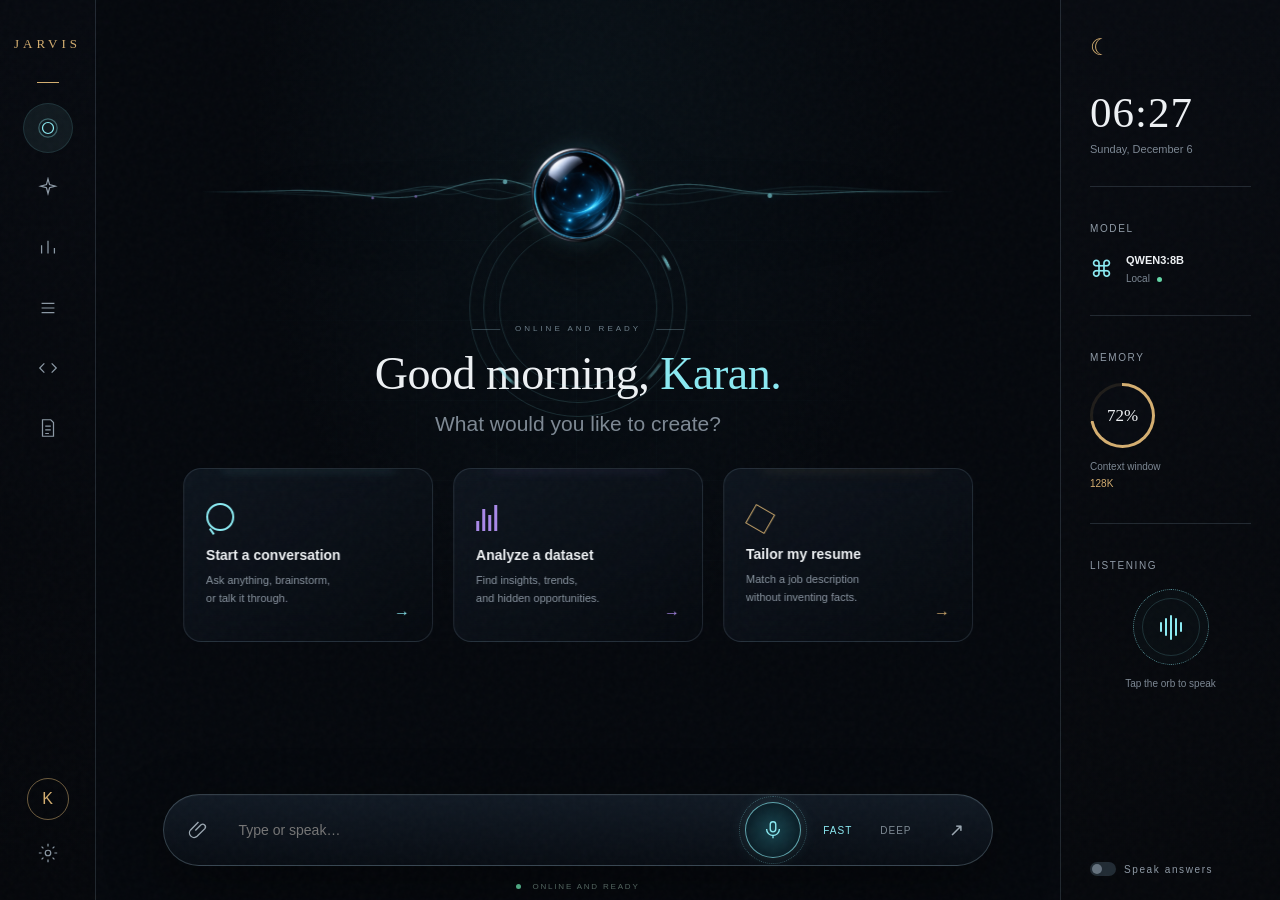
==== ui/web/index.html @ 85d90668 "Add grounded research and ATS resume tools" ====
<!doctype html>
<html lang="en">
<head>
  <meta charset="utf-8">
  <meta name="viewport" content="width=device-width,initial-scale=1">
  <title>JARVIS — Obsidian</title>
  <link rel="stylesheet" href="styles.css">
</head>
<body>
  <div class="noise"></div>
  <aside class="nav-rail">
    <div class="wordmark">JARVIS</div><div class="gold-rule"></div>
    <nav>
      <button class="nav-item active" data-view="home" aria-label="Home"><svg viewBox="0 0 24 24"><circle cx="12" cy="12" r="6"/><circle cx="12" cy="12" r="10" opacity=".35"/></svg><span>Home</span></button>
      <button class="nav-item" data-view="conversation" aria-label="Conversation"><svg viewBox="0 0 24 24"><path d="M12 2l1.7 6.3L20 10l-6.3 1.7L12 18l-1.7-6.3L4 10l6.3-1.7z"/></svg><span>Conversation</span></button>
      <button class="nav-item" data-command="data help" aria-label="Data"><svg viewBox="0 0 24 24"><path d="M5 18V9m7 9V4m7 14v-6"/></svg><span>Data</span></button>
      <button class="nav-item" data-command="show memory" aria-label="Memory"><svg viewBox="0 0 24 24"><path d="M5 7h14M5 12h14M5 17h14"/></svg><span>Memory</span></button>
      <button class="nav-item" data-command="code help" aria-label="Code"><svg viewBox="0 0 24 24"><path d="M8 7l-5 5 5 5m8-10l5 5-5 5"/></svg><span>Code</span></button>
      <button class="nav-item" id="resume-nav" aria-label="Resume"><svg viewBox="0 0 24 24"><path d="M6 3h9l3 3v15H6zM9 10h6M9 14h6M9 18h4"/></svg><span>Resume</span></button>
    </nav>
    <div class="nav-bottom"><button class="avatar">K</button><button class="nav-item" data-command="system status" aria-label="Settings"><svg viewBox="0 0 24 24"><circle cx="12" cy="12" r="3"/><path d="M12 2v3m0 14v3M2 12h3m14 0h3M5 5l2 2m10 10l2 2M19 5l-2 2M7 17l-2 2"/></svg><span>System</span></button></div>
  </aside>

  <main>
    <section id="home-view" class="view active">
      <div class="ambient-lines"></div>
      <div class="hero">
        <button class="orb-wrap" id="hero-orb" aria-label="Speak to Jarvis">
          <canvas id="orb-wave" class="orb-wave" width="760" height="220"></canvas>
          <div class="orb-rings"><i></i><i></i><i></i></div>
          <div class="orb"><div class="orb-stars"></div><div class="orb-shine"></div></div>
          <span class="orb-hint">CLICK TO SPEAK</span>
        </button>
        <div class="eyebrow"><span></span> ONLINE AND READY <span></span></div>
        <h1><span id="greeting">Good evening,</span> <em>Karan.</em></h1>
        <p class="subtitle">What would you like to create?</p>
        <div class="action-cards">
          <button class="action-card cyan" data-view="conversation"><div class="card-icon chat-icon"></div><h3>Start a conversation</h3><p>Ask anything, brainstorm,<br>or talk it through.</p><b>→</b></button>
          <button class="action-card violet" id="dataset-card"><div class="card-icon bars-icon"><i></i><i></i><i></i><i></i></div><h3>Analyze a dataset</h3><p>Find insights, trends,<br>and hidden opportunities.</p><b>→</b></button>
          <button class="action-card gold" id="resume-card"><div class="card-icon cube-icon"></div><h3>Tailor my resume</h3><p>Match a job description<br>without inventing facts.</p><b>→</b></button>
        </div>
      </div>
    </section>

    <section id="conversation-view" class="view">
      <header class="conversation-head">
        <div class="mini-orb"><span></span></div>
        <div><div class="eyebrow left">ACTIVE SESSION</div><h2>Working with Jarvis</h2></div>
        <div class="mode-switch top-mode"><button class="selected" data-mode="fast">FAST</button><button data-mode="deep">DEEP</button></div>
      </header>
      <div id="transcript" class="transcript">
        <article class="message jarvis"><div class="message-meta"><span class="message-mark"></span>JARVIS <time></time></div><p>Online and ready. What shall we work on?</p></article>
      </div>
    </section>

    <footer class="command-dock">
      <button id="attach" class="dock-icon" aria-label="Attach file"><svg viewBox="0 0 24 24"><path d="M8 12.5l6.2-6.2a3 3 0 014.2 4.2l-8.5 8.4a5 5 0 01-7.1-7l8.6-8.6"/></svg></button>
      <input id="prompt" placeholder="Type or speak…" autocomplete="off">
      <button id="mic" class="mic" aria-label="Talk to Jarvis"><svg viewBox="0 0 24 24"><rect x="9" y="3" width="6" height="11" rx="3"/><path d="M5 11a7 7 0 0014 0M12 18v3"/></svg><span></span></button>
      <div class="mode-switch"><button class="selected" data-mode="fast">FAST</button><button data-mode="deep">DEEP</button></div>
      <button id="send" class="send" aria-label="Send">↗</button>
    </footer>
    <div id="status" class="status"><span></span> ONLINE AND READY</div>
  </main>

  <aside class="ambient-rail">
    <div class="moon">☾</div><div class="clock" id="clock">10:42</div><div class="date" id="date">Saturday, May 18</div>
    <div class="rail-rule"></div>
    <section><label>MODEL</label><div class="system-row"><div class="node-icon cyan-node">⌘</div><div><strong>QWEN3:8B</strong><small>Local <i></i></small></div></div></section>
    <div class="rail-rule"></div>
    <section><label>MEMORY</label><div class="memory-ring"><span>72%</span></div><p>Context window<br><b>128K</b></p></section>
    <div class="rail-rule"></div>
    <section class="listen-section"><label>LISTENING</label><button id="rail-listen" class="listening-ring"><span class="eq"><i></i><i></i><i></i><i></i><i></i></span></button><p id="listen-label">Tap the orb to speak</p></section>
    <label class="speak-toggle"><input id="speak-answers" type="checkbox"><span></span> Speak answers</label>
  </aside>
  <script src="app.js"></script>
</body>
</html>
---- ui/web/styles.css ----
:root{--bg:#05080d;--rail:#070a10;--surface:rgba(12,18,27,.72);--line:rgba(155,185,202,.18);--text:#eef1f4;--muted:#7c8793;--cyan:#8beaf2;--violet:#a989e8;--gold:#d4ae70;--green:#64d6a7}
*{box-sizing:border-box}html,body{margin:0;width:100%;height:100%;overflow:hidden;background:var(--bg);color:var(--text);font-family:'Segoe UI',sans-serif}.noise{position:fixed;inset:0;pointer-events:none;opacity:.035;background-image:url("data:image/svg+xml,%3Csvg viewBox='0 0 180 180' xmlns='http://www.w3.org/2000/svg'%3E%3Cfilter id='n'%3E%3CfeTurbulence type='fractalNoise' baseFrequency='.9' numOctaves='3' stitchTiles='stitch'/%3E%3C/filter%3E%3Crect width='100%25' height='100%25' filter='url(%23n)' opacity='.7'/%3E%3C/svg%3E");z-index:10}
button,input{font:inherit}.nav-rail,.ambient-rail{position:fixed;top:0;bottom:0;background:linear-gradient(180deg,#070a10,#05070b);z-index:5}.nav-rail{left:0;width:96px;border-right:1px solid var(--line);display:flex;flex-direction:column;align-items:center}.wordmark{font-family:Playfair Display,Georgia,serif;color:var(--gold);font-size:13px;letter-spacing:4px;margin-top:36px}.gold-rule{width:22px;height:1px;background:var(--gold);margin:30px 0 20px}.nav-rail nav{display:flex;flex-direction:column;gap:10px}.nav-item{position:relative;width:50px;height:50px;border:0;border-radius:50%;background:transparent;color:#8c99a5;display:grid;place-items:center;cursor:pointer;transition:.3s}.nav-item svg{width:22px;fill:none;stroke:currentColor;stroke-width:1.35}.nav-item:hover,.nav-item.active{color:var(--cyan);background:rgba(139,234,242,.07);box-shadow:inset 0 0 0 1px rgba(139,234,242,.12)}.nav-item span{position:absolute;left:62px;background:#111923;border:1px solid var(--line);padding:7px 10px;border-radius:7px;color:#c6d0d7;font-size:10px;letter-spacing:1px;opacity:0;pointer-events:none;transform:translateX(-5px);transition:.2s;white-space:nowrap}.nav-item:hover span{opacity:1;transform:none}.nav-bottom{margin-top:auto;margin-bottom:22px;display:flex;flex-direction:column;align-items:center;gap:8px}.avatar{width:42px;height:42px;border-radius:50%;border:1px solid rgba(212,174,112,.5);background:transparent;color:var(--gold)}
.ambient-rail{right:0;width:220px;border-left:1px solid var(--line);padding:34px 29px}.moon{color:var(--gold);font-size:23px}.clock{font-family:Playfair Display,Georgia,serif;font-size:43px;margin-top:27px;letter-spacing:1px}.date{font-size:11px;color:var(--muted);margin-top:6px}.rail-rule{height:1px;background:var(--line);margin:31px 0}.ambient-rail label{font-size:10px;letter-spacing:1.6px;color:#8e99a5}.system-row{display:flex;align-items:center;gap:13px;margin-top:18px}.node-icon{font-size:23px}.cyan-node{color:var(--cyan)}.system-row strong{font-size:11px;display:block}.system-row small{font-size:10px;color:var(--muted);display:block;margin-top:7px}.system-row small i{display:inline-block;width:5px;height:5px;border-radius:50%;background:var(--green);margin-left:4px}.memory-ring{width:65px;height:65px;border-radius:50%;margin:18px 0 10px;display:grid;place-items:center;background:conic-gradient(var(--gold) 0 72%,rgba(212,174,112,.12) 72%);position:relative}.memory-ring:after{content:'';position:absolute;inset:3px;border-radius:50%;background:var(--rail)}.memory-ring span{z-index:1;font-family:Playfair Display;font-size:17px}.ambient-rail section p{font-size:10px;line-height:1.7;color:var(--muted)}.ambient-rail section p b{color:var(--gold);font-weight:500}.listen-section{text-align:left}.listening-ring{display:block;margin:16px auto 8px;width:76px;height:76px;border-radius:50%;border:1px dotted rgba(139,234,242,.62);background:rgba(139,234,242,.025);cursor:pointer;color:var(--cyan);position:relative}.listening-ring:after{content:'';position:absolute;inset:8px;border:1px solid rgba(139,234,242,.16);border-radius:50%}.eq{display:flex;align-items:center;justify-content:center;gap:3px;height:100%}.eq i{width:2px;height:10px;background:currentColor;border-radius:2px}.eq i:nth-child(2),.eq i:nth-child(4){height:18px}.eq i:nth-child(3){height:25px}.listening-ring.active{box-shadow:0 0 32px rgba(139,234,242,.2);animation:pulse 1.4s infinite}.listening-ring.active .eq i{animation:eq .7s ease-in-out infinite alternate}.listen-section p{text-align:center}.speak-toggle{position:absolute;bottom:24px;left:29px;display:flex;align-items:center;gap:8px;cursor:pointer}.speak-toggle input{display:none}.speak-toggle span{width:26px;height:14px;border-radius:7px;background:#202a33;position:relative}.speak-toggle span:after{content:'';position:absolute;width:10px;height:10px;left:2px;top:2px;border-radius:50%;background:#64717d;transition:.2s}.speak-toggle input:checked+span{background:#16424a}.speak-toggle input:checked+span:after{left:14px;background:var(--cyan)}
main{position:fixed;left:96px;right:220px;top:0;bottom:0;background:radial-gradient(ellipse at 50% 15%,rgba(33,72,86,.15),transparent 48%),var(--bg)}.view{position:absolute;inset:0 0 112px;opacity:0;pointer-events:none;transform:translateY(8px);transition:opacity .45s,transform .45s}.view.active{opacity:1;pointer-events:auto;transform:none}.ambient-lines{position:absolute;inset:0;background-image:linear-gradient(rgba(139,234,242,.022) 1px,transparent 1px),linear-gradient(90deg,rgba(139,234,242,.018) 1px,transparent 1px);background-size:80px 80px;mask-image:radial-gradient(circle at center,black,transparent 75%)}.hero{position:absolute;left:50%;top:47%;transform:translate(-50%,-50%);width:min(910px,90%);text-align:center}.orb-wrap{position:relative;width:280px;height:225px;border:0;background:transparent;cursor:pointer;color:var(--cyan);filter:drop-shadow(0 22px 30px rgba(0,0,0,.55));z-index:1}.orb-wave{position:absolute;width:760px;height:220px;left:50%;top:-3px;transform:translateX(-50%);pointer-events:none;z-index:0;opacity:.82;transition:opacity .3s}.orb{position:absolute;width:142px;height:142px;left:69px;top:27px;border-radius:50%;background:url('assets/orb.png') center/contain no-repeat;z-index:3;transition:filter .35s,transform .35s;filter:drop-shadow(0 0 10px rgba(91,205,226,.18))}.orb-shine,.orb-stars{display:none}.orb-rings{position:relative;z-index:2}.orb-rings i{position:absolute;border:1px solid rgba(139,234,242,.14);border-radius:50%;left:50%;top:97px;transform:translate(-50%,-50%);animation:breath 3s ease-in-out infinite}.orb-rings i:nth-child(1){width:158px;height:158px}.orb-rings i:nth-child(2){width:190px;height:190px;animation-delay:.4s}.orb-rings i:nth-child(3){width:218px;height:218px;animation-delay:.8s}.orb-rings:after{content:'';position:absolute;width:202px;height:202px;left:50%;top:97px;transform:translate(-50%,-50%);border-radius:50%;background:conic-gradient(from 25deg,transparent 0 9%,rgba(139,234,242,.65) 10% 11%,transparent 12% 27%,rgba(139,234,242,.3) 28% 30%,transparent 31% 54%,rgba(139,234,242,.55) 55% 57%,transparent 58% 83%,rgba(139,234,242,.35) 84% 86%,transparent 87%);-webkit-mask:radial-gradient(transparent 68%,#000 69% 71%,transparent 72%);animation:rotateRing 13s linear infinite}.orb-hint{position:absolute;bottom:0;left:0;right:0;font-size:8px;letter-spacing:2px;opacity:0;transition:.25s}.orb-wrap:hover .orb-hint{opacity:.8}.orb-wrap:hover .orb{transform:scale(1.035);filter:drop-shadow(0 0 24px rgba(91,205,226,.38))}.orb-wrap:hover .orb-wave{opacity:1}.orb-wrap.active .orb{animation:orbListen 1.5s ease-in-out infinite}.orb-wrap.active .orb-rings i{border-color:rgba(139,234,242,.42);animation-duration:1.35s}.eyebrow{font-size:8px;letter-spacing:3px;color:#6d7f8a;margin:-2px 0 14px}.eyebrow span{display:inline-block;width:28px;height:1px;background:#32424b;vertical-align:middle;margin:0 10px}.hero h1{font-family:Georgia,serif;font-size:46px;font-weight:400;margin:0;letter-spacing:-.5px}.hero h1 em{font-style:normal;color:var(--cyan)}.subtitle{font-size:21px;color:#7e8994;margin:12px 0 32px}.action-cards{display:flex;justify-content:center;gap:20px}.action-card{width:250px;height:174px;border:1px solid var(--line);border-radius:18px;background:linear-gradient(145deg,rgba(16,24,34,.82),rgba(7,11,17,.68));backdrop-filter:blur(18px);padding:22px;text-align:left;color:var(--text);position:relative;cursor:pointer;transition:.35s;overflow:hidden}.action-card:before{content:'';position:absolute;left:15%;right:15%;top:-1px;height:1px;background:currentColor;box-shadow:0 0 12px currentColor;opacity:.75}.action-card:hover{transform:translateY(-6px);border-color:currentColor;box-shadow:0 18px 50px rgba(0,0,0,.35)}.action-card.cyan{color:var(--cyan)}.action-card.violet{color:var(--violet)}.action-card.gold{color:var(--gold)}.action-card h3{color:var(--text);font-size:14px;margin:16px 0 8px}.action-card p{color:#87929e;font-size:11px;line-height:1.65;margin:0}.action-card b{position:absolute;right:22px;bottom:19px;font-weight:400}.card-icon{width:28px;height:28px}.chat-icon{border:2px solid currentColor;border-radius:50%;position:relative}.chat-icon:after{content:'';position:absolute;width:7px;height:7px;border-left:2px solid currentColor;bottom:-4px;left:2px;transform:rotate(-35deg)}.bars-icon{display:flex;align-items:flex-end;gap:3px}.bars-icon i{display:block;width:3px;background:currentColor}.bars-icon i:nth-child(1){height:10px}.bars-icon i:nth-child(2){height:22px}.bars-icon i:nth-child(3){height:16px}.bars-icon i:nth-child(4){height:26px}.cube-icon{border:1px solid currentColor;transform:rotate(30deg);width:22px;height:22px;margin:3px}
.conversation-head{height:100px;margin:35px 52px 15px;display:flex;align-items:center;border-bottom:1px solid var(--line);padding-bottom:18px}.mini-orb{width:62px;height:62px;border-radius:50%;border:1px solid rgba(139,234,242,.5);display:grid;place-items:center;box-shadow:0 0 20px rgba(139,234,242,.1);margin-right:18px}.mini-orb span{width:30px;height:30px;border-radius:50%;background:radial-gradient(circle at 35% 30%,#4b8995,#08171f 65%);box-shadow:0 0 12px rgba(139,234,242,.3)}.eyebrow.left{text-align:left;margin:0 0 5px;color:var(--cyan)}.conversation-head h2{font-size:24px;font-weight:400;margin:0}.top-mode{margin-left:auto}.transcript{position:absolute;top:150px;bottom:18px;left:52px;right:52px;overflow:auto;padding:6px 26px 40px;scrollbar-width:thin;scrollbar-color:#26343e transparent}.message{max-width:830px;border-bottom:1px solid rgba(125,150,164,.11);padding:22px 0}.message.user{margin-left:auto;max-width:720px}.message-meta{font-size:9px;letter-spacing:1.7px;color:var(--cyan);display:flex;align-items:center;gap:8px}.message.user .message-meta{color:var(--gold)}.message-mark{width:7px;height:7px;border:1px solid currentColor;border-radius:50%}.message time{color:#58636d;margin-left:3px}.message p{font-size:15px;line-height:1.75;color:#cbd3d9;margin:9px 0;white-space:pre-wrap}.message.user p{color:#eef1f4}
.command-dock{position:absolute;bottom:34px;left:7%;right:7%;height:72px;border-radius:36px;border:1px solid rgba(157,185,202,.28);background:linear-gradient(180deg,rgba(18,27,38,.94),rgba(8,13,20,.96));box-shadow:0 20px 60px rgba(0,0,0,.45),inset 0 1px rgba(255,255,255,.025);display:flex;align-items:center;padding:8px 12px;z-index:4;backdrop-filter:blur(24px)}.dock-icon,.send{width:46px;height:46px;border-radius:23px;border:0;background:transparent;color:#9ba7b1;display:grid;place-items:center;cursor:pointer}.dock-icon:hover,.send:hover{background:#18232e;color:var(--text)}.dock-icon svg{width:22px;fill:none;stroke:currentColor;stroke-width:1.5}.command-dock input{flex:1;height:50px;border:0;background:transparent;outline:0;color:var(--text);font-size:14px;padding:0 16px;min-width:100px}.mic{width:56px;height:56px;border-radius:50%;border:1px solid rgba(139,234,242,.65);background:radial-gradient(circle,#17424c,#0b2029 65%);color:var(--cyan);cursor:pointer;display:grid;place-items:center;position:relative;box-shadow:0 0 17px rgba(139,234,242,.15)}.mic svg{width:22px;fill:none;stroke:currentColor;stroke-width:1.5}.mic span{position:absolute;inset:-7px;border:1px dotted rgba(139,234,242,.3);border-radius:50%}.mic.active{animation:pulse 1.3s infinite}.mode-switch{display:flex;margin:0 8px}.mode-switch button{height:34px;padding:0 14px;border:0;background:transparent;color:#7e8993;font-size:10px;letter-spacing:1px;cursor:pointer}.mode-switch button.selected{color:var(--cyan)}.send{font-size:18px}.status{position:absolute;bottom:9px;left:0;right:0;text-align:center;font-size:8px;letter-spacing:1.8px;color:#688079}.status span{display:inline-block;width:5px;height:5px;border-radius:50%;background:var(--green);margin-right:7px}
.loading-dots{display:inline-flex;gap:5px}.loading-dots i{width:5px;height:5px;border-radius:50%;background:var(--violet);animation:dots .9s infinite alternate}.loading-dots i:nth-child(2){animation-delay:.2s}.loading-dots i:nth-child(3){animation-delay:.4s}@keyframes rotate{to{transform:rotate(360deg)}}@keyframes rotateRing{to{transform:translate(-50%,-50%) rotate(360deg)}}@keyframes breath{50%{opacity:.35;transform:translate(-50%,-50%) scale(1.05)}}@keyframes orbListen{50%{transform:scale(1.055);filter:drop-shadow(0 0 32px rgba(91,205,226,.48))}}@keyframes wavePulse{to{transform:scaleY(1.35)}}@keyframes pulse{50%{box-shadow:0 0 34px rgba(139,234,242,.3)}}@keyframes eq{to{height:6px}}@keyframes dots{to{opacity:.25;transform:translateY(-3px)}}
@media(max-width:1220px){.ambient-rail{width:180px;padding-left:22px;padding-right:22px}main{right:180px}.action-card{width:215px}.hero{transform:translate(-50%,-48%) scale(.92)}.mode-switch{margin-left:2px}.command-dock{left:4%;right:4%}}
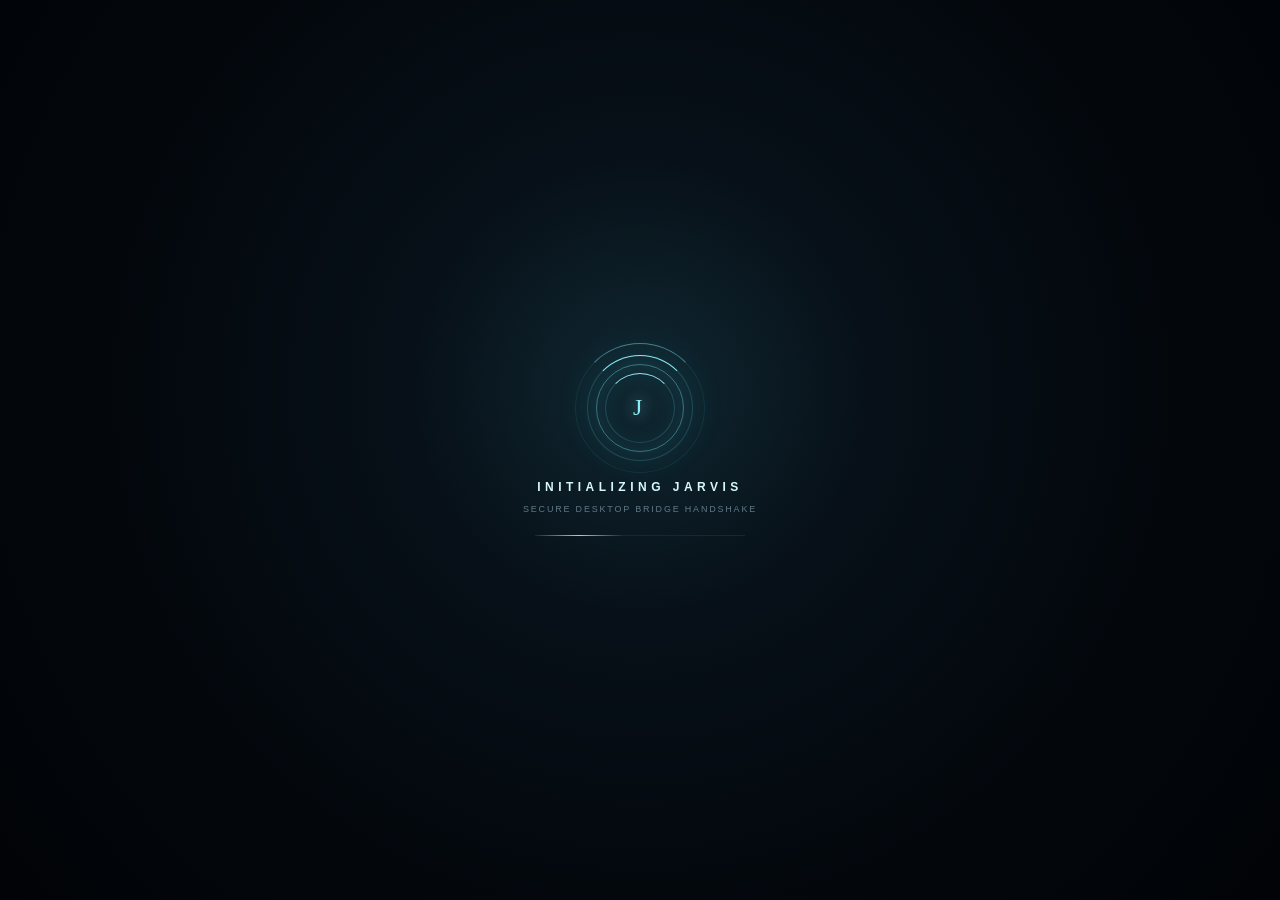
==== commit e60e2acb: "Stabilize desktop bridge and response UX" ====
--- a/ui/web/index.html
+++ b/ui/web/index.html
@@ -4,9 +4,15 @@
   <meta charset="utf-8">
   <meta name="viewport" content="width=device-width,initial-scale=1">
   <title>JARVIS — Obsidian</title>
-  <link rel="stylesheet" href="styles.css">
+  <link rel="stylesheet" href="styles.css?v=20260719-codecopy2">
 </head>
 <body>
+  <div id="bridge-gate" class="bridge-gate" role="status" aria-live="polite">
+    <div class="gate-core"><i></i><i></i><i></i><span>J</span></div>
+    <strong>INITIALIZING JARVIS</strong>
+    <p>Secure desktop bridge handshake</p>
+    <div class="gate-progress"><span></span></div>
+  </div>
   <div class="noise"></div>
   <aside class="nav-rail">
     <div class="wordmark">JARVIS</div><div class="gold-rule"></div>
@@ -73,6 +79,6 @@
     <section class="listen-section"><label>LISTENING</label><button id="rail-listen" class="listening-ring"><span class="eq"><i></i><i></i><i></i><i></i><i></i></span></button><p id="listen-label">Tap the orb to speak</p></section>
     <label class="speak-toggle"><input id="speak-answers" type="checkbox"><span></span> Speak answers</label>
   </aside>
-  <script src="app.js"></script>
+  <script src="app.js?v=20260719-codecopy2"></script>
 </body>
 </html>
--- a/ui/web/styles.css
+++ b/ui/web/styles.css
@@ -4,6 +4,9 @@
 .ambient-rail{right:0;width:220px;border-left:1px solid var(--line);padding:34px 29px}.moon{color:var(--gold);font-size:23px}.clock{font-family:Playfair Display,Georgia,serif;font-size:43px;margin-top:27px;letter-spacing:1px}.date{font-size:11px;color:var(--muted);margin-top:6px}.rail-rule{height:1px;background:var(--line);margin:31px 0}.ambient-rail label{font-size:10px;letter-spacing:1.6px;color:#8e99a5}.system-row{display:flex;align-items:center;gap:13px;margin-top:18px}.node-icon{font-size:23px}.cyan-node{color:var(--cyan)}.system-row strong{font-size:11px;display:block}.system-row small{font-size:10px;color:var(--muted);display:block;margin-top:7px}.system-row small i{display:inline-block;width:5px;height:5px;border-radius:50%;background:var(--green);margin-left:4px}.memory-ring{width:65px;height:65px;border-radius:50%;margin:18px 0 10px;display:grid;place-items:center;background:conic-gradient(var(--gold) 0 72%,rgba(212,174,112,.12) 72%);position:relative}.memory-ring:after{content:'';position:absolute;inset:3px;border-radius:50%;background:var(--rail)}.memory-ring span{z-index:1;font-family:Playfair Display;font-size:17px}.ambient-rail section p{font-size:10px;line-height:1.7;color:var(--muted)}.ambient-rail section p b{color:var(--gold);font-weight:500}.listen-section{text-align:left}.listening-ring{display:block;margin:16px auto 8px;width:76px;height:76px;border-radius:50%;border:1px dotted rgba(139,234,242,.62);background:rgba(139,234,242,.025);cursor:pointer;color:var(--cyan);position:relative}.listening-ring:after{content:'';position:absolute;inset:8px;border:1px solid rgba(139,234,242,.16);border-radius:50%}.eq{display:flex;align-items:center;justify-content:center;gap:3px;height:100%}.eq i{width:2px;height:10px;background:currentColor;border-radius:2px}.eq i:nth-child(2),.eq i:nth-child(4){height:18px}.eq i:nth-child(3){height:25px}.listening-ring.active{box-shadow:0 0 32px rgba(139,234,242,.2);animation:pulse 1.4s infinite}.listening-ring.active .eq i{animation:eq .7s ease-in-out infinite alternate}.listen-section p{text-align:center}.speak-toggle{position:absolute;bottom:24px;left:29px;display:flex;align-items:center;gap:8px;cursor:pointer}.speak-toggle input{display:none}.speak-toggle span{width:26px;height:14px;border-radius:7px;background:#202a33;position:relative}.speak-toggle span:after{content:'';position:absolute;width:10px;height:10px;left:2px;top:2px;border-radius:50%;background:#64717d;transition:.2s}.speak-toggle input:checked+span{background:#16424a}.speak-toggle input:checked+span:after{left:14px;background:var(--cyan)}
 main{position:fixed;left:96px;right:220px;top:0;bottom:0;background:radial-gradient(ellipse at 50% 15%,rgba(33,72,86,.15),transparent 48%),var(--bg)}.view{position:absolute;inset:0 0 112px;opacity:0;pointer-events:none;transform:translateY(8px);transition:opacity .45s,transform .45s}.view.active{opacity:1;pointer-events:auto;transform:none}.ambient-lines{position:absolute;inset:0;background-image:linear-gradient(rgba(139,234,242,.022) 1px,transparent 1px),linear-gradient(90deg,rgba(139,234,242,.018) 1px,transparent 1px);background-size:80px 80px;mask-image:radial-gradient(circle at center,black,transparent 75%)}.hero{position:absolute;left:50%;top:47%;transform:translate(-50%,-50%);width:min(910px,90%);text-align:center}.orb-wrap{position:relative;width:280px;height:225px;border:0;background:transparent;cursor:pointer;color:var(--cyan);filter:drop-shadow(0 22px 30px rgba(0,0,0,.55));z-index:1}.orb-wave{position:absolute;width:760px;height:220px;left:50%;top:-3px;transform:translateX(-50%);pointer-events:none;z-index:0;opacity:.82;transition:opacity .3s}.orb{position:absolute;width:142px;height:142px;left:69px;top:27px;border-radius:50%;background:url('assets/orb.png') center/contain no-repeat;z-index:3;transition:filter .35s,transform .35s;filter:drop-shadow(0 0 10px rgba(91,205,226,.18))}.orb-shine,.orb-stars{display:none}.orb-rings{position:relative;z-index:2}.orb-rings i{position:absolute;border:1px solid rgba(139,234,242,.14);border-radius:50%;left:50%;top:97px;transform:translate(-50%,-50%);animation:breath 3s ease-in-out infinite}.orb-rings i:nth-child(1){width:158px;height:158px}.orb-rings i:nth-child(2){width:190px;height:190px;animation-delay:.4s}.orb-rings i:nth-child(3){width:218px;height:218px;animation-delay:.8s}.orb-rings:after{content:'';position:absolute;width:202px;height:202px;left:50%;top:97px;transform:translate(-50%,-50%);border-radius:50%;background:conic-gradient(from 25deg,transparent 0 9%,rgba(139,234,242,.65) 10% 11%,transparent 12% 27%,rgba(139,234,242,.3) 28% 30%,transparent 31% 54%,rgba(139,234,242,.55) 55% 57%,transparent 58% 83%,rgba(139,234,242,.35) 84% 86%,transparent 87%);-webkit-mask:radial-gradient(transparent 68%,#000 69% 71%,transparent 72%);animation:rotateRing 13s linear infinite}.orb-hint{position:absolute;bottom:0;left:0;right:0;font-size:8px;letter-spacing:2px;opacity:0;transition:.25s}.orb-wrap:hover .orb-hint{opacity:.8}.orb-wrap:hover .orb{transform:scale(1.035);filter:drop-shadow(0 0 24px rgba(91,205,226,.38))}.orb-wrap:hover .orb-wave{opacity:1}.orb-wrap.active .orb{animation:orbListen 1.5s ease-in-out infinite}.orb-wrap.active .orb-rings i{border-color:rgba(139,234,242,.42);animation-duration:1.35s}.eyebrow{font-size:8px;letter-spacing:3px;color:#6d7f8a;margin:-2px 0 14px}.eyebrow span{display:inline-block;width:28px;height:1px;background:#32424b;vertical-align:middle;margin:0 10px}.hero h1{font-family:Georgia,serif;font-size:46px;font-weight:400;margin:0;letter-spacing:-.5px}.hero h1 em{font-style:normal;color:var(--cyan)}.subtitle{font-size:21px;color:#7e8994;margin:12px 0 32px}.action-cards{display:flex;justify-content:center;gap:20px}.action-card{width:250px;height:174px;border:1px solid var(--line);border-radius:18px;background:linear-gradient(145deg,rgba(16,24,34,.82),rgba(7,11,17,.68));backdrop-filter:blur(18px);padding:22px;text-align:left;color:var(--text);position:relative;cursor:pointer;transition:.35s;overflow:hidden}.action-card:before{content:'';position:absolute;left:15%;right:15%;top:-1px;height:1px;background:currentColor;box-shadow:0 0 12px currentColor;opacity:.75}.action-card:hover{transform:translateY(-6px);border-color:currentColor;box-shadow:0 18px 50px rgba(0,0,0,.35)}.action-card.cyan{color:var(--cyan)}.action-card.violet{color:var(--violet)}.action-card.gold{color:var(--gold)}.action-card h3{color:var(--text);font-size:14px;margin:16px 0 8px}.action-card p{color:#87929e;font-size:11px;line-height:1.65;margin:0}.action-card b{position:absolute;right:22px;bottom:19px;font-weight:400}.card-icon{width:28px;height:28px}.chat-icon{border:2px solid currentColor;border-radius:50%;position:relative}.chat-icon:after{content:'';position:absolute;width:7px;height:7px;border-left:2px solid currentColor;bottom:-4px;left:2px;transform:rotate(-35deg)}.bars-icon{display:flex;align-items:flex-end;gap:3px}.bars-icon i{display:block;width:3px;background:currentColor}.bars-icon i:nth-child(1){height:10px}.bars-icon i:nth-child(2){height:22px}.bars-icon i:nth-child(3){height:16px}.bars-icon i:nth-child(4){height:26px}.cube-icon{border:1px solid currentColor;transform:rotate(30deg);width:22px;height:22px;margin:3px}
 .conversation-head{height:100px;margin:35px 52px 15px;display:flex;align-items:center;border-bottom:1px solid var(--line);padding-bottom:18px}.mini-orb{width:62px;height:62px;border-radius:50%;border:1px solid rgba(139,234,242,.5);display:grid;place-items:center;box-shadow:0 0 20px rgba(139,234,242,.1);margin-right:18px}.mini-orb span{width:30px;height:30px;border-radius:50%;background:radial-gradient(circle at 35% 30%,#4b8995,#08171f 65%);box-shadow:0 0 12px rgba(139,234,242,.3)}.eyebrow.left{text-align:left;margin:0 0 5px;color:var(--cyan)}.conversation-head h2{font-size:24px;font-weight:400;margin:0}.top-mode{margin-left:auto}.transcript{position:absolute;top:150px;bottom:18px;left:52px;right:52px;overflow:auto;padding:6px 26px 40px;scrollbar-width:thin;scrollbar-color:#26343e transparent}.message{max-width:830px;border-bottom:1px solid rgba(125,150,164,.11);padding:22px 0}.message.user{margin-left:auto;max-width:720px}.message-meta{font-size:9px;letter-spacing:1.7px;color:var(--cyan);display:flex;align-items:center;gap:8px}.message.user .message-meta{color:var(--gold)}.message-mark{width:7px;height:7px;border:1px solid currentColor;border-radius:50%}.message time{color:#58636d;margin-left:3px}.message p{font-size:15px;line-height:1.75;color:#cbd3d9;margin:9px 0;white-space:pre-wrap}.message.user p{color:#eef1f4}
+.transcript,.message,.message p{-webkit-user-select:text;user-select:text}.message p{cursor:text}.copy-message{margin-left:auto;border:1px solid rgba(139,234,242,.18);border-radius:6px;background:rgba(139,234,242,.035);color:#738a94;padding:4px 8px;font:8px/1 "Segoe UI",sans-serif;letter-spacing:1.2px;cursor:pointer;opacity:.45;transition:.2s}.message:hover .copy-message,.copy-message:focus{opacity:1;color:var(--cyan);border-color:rgba(139,234,242,.42)}.copy-message.copied{color:var(--green);border-color:rgba(100,214,167,.42)}
 .command-dock{position:absolute;bottom:34px;left:7%;right:7%;height:72px;border-radius:36px;border:1px solid rgba(157,185,202,.28);background:linear-gradient(180deg,rgba(18,27,38,.94),rgba(8,13,20,.96));box-shadow:0 20px 60px rgba(0,0,0,.45),inset 0 1px rgba(255,255,255,.025);display:flex;align-items:center;padding:8px 12px;z-index:4;backdrop-filter:blur(24px)}.dock-icon,.send{width:46px;height:46px;border-radius:23px;border:0;background:transparent;color:#9ba7b1;display:grid;place-items:center;cursor:pointer}.dock-icon:hover,.send:hover{background:#18232e;color:var(--text)}.dock-icon svg{width:22px;fill:none;stroke:currentColor;stroke-width:1.5}.command-dock input{flex:1;height:50px;border:0;background:transparent;outline:0;color:var(--text);font-size:14px;padding:0 16px;min-width:100px}.mic{width:56px;height:56px;border-radius:50%;border:1px solid rgba(139,234,242,.65);background:radial-gradient(circle,#17424c,#0b2029 65%);color:var(--cyan);cursor:pointer;display:grid;place-items:center;position:relative;box-shadow:0 0 17px rgba(139,234,242,.15)}.mic svg{width:22px;fill:none;stroke:currentColor;stroke-width:1.5}.mic span{position:absolute;inset:-7px;border:1px dotted rgba(139,234,242,.3);border-radius:50%}.mic.active{animation:pulse 1.3s infinite}.mode-switch{display:flex;margin:0 8px}.mode-switch button{height:34px;padding:0 14px;border:0;background:transparent;color:#7e8993;font-size:10px;letter-spacing:1px;cursor:pointer}.mode-switch button.selected{color:var(--cyan)}.send{font-size:18px}.status{position:absolute;bottom:9px;left:0;right:0;text-align:center;font-size:8px;letter-spacing:1.8px;color:#688079}.status span{display:inline-block;width:5px;height:5px;border-radius:50%;background:var(--green);margin-right:7px}
 .loading-dots{display:inline-flex;gap:5px}.loading-dots i{width:5px;height:5px;border-radius:50%;background:var(--violet);animation:dots .9s infinite alternate}.loading-dots i:nth-child(2){animation-delay:.2s}.loading-dots i:nth-child(3){animation-delay:.4s}@keyframes rotate{to{transform:rotate(360deg)}}@keyframes rotateRing{to{transform:translate(-50%,-50%) rotate(360deg)}}@keyframes breath{50%{opacity:.35;transform:translate(-50%,-50%) scale(1.05)}}@keyframes orbListen{50%{transform:scale(1.055);filter:drop-shadow(0 0 32px rgba(91,205,226,.48))}}@keyframes wavePulse{to{transform:scaleY(1.35)}}@keyframes pulse{50%{box-shadow:0 0 34px rgba(139,234,242,.3)}}@keyframes eq{to{height:6px}}@keyframes dots{to{opacity:.25;transform:translateY(-3px)}}
 @media(max-width:1220px){.ambient-rail{width:180px;padding-left:22px;padding-right:22px}main{right:180px}.action-card{width:215px}.hero{transform:translate(-50%,-48%) scale(.92)}.mode-switch{margin-left:2px}.command-dock{left:4%;right:4%}}
+
+.bridge-gate{position:fixed;inset:0;z-index:9999;display:flex;flex-direction:column;align-items:center;justify-content:center;background:radial-gradient(circle at 50% 43%,#102832 0,#071018 28%,#03070c 66%,#010306 100%);color:#d8f8fb;letter-spacing:.28em;transition:opacity .38s ease,visibility .38s ease}.bridge-connected .bridge-gate{opacity:0;visibility:hidden}.bridge-gate strong{margin-top:28px;font:600 12px/1.2 "Segoe UI",sans-serif}.bridge-gate p{margin:10px 0 20px;color:#607985;font:9px/1.2 "Segoe UI",sans-serif;letter-spacing:.2em;text-transform:uppercase}.gate-core{position:relative;width:88px;height:88px;display:grid;place-items:center;border:1px solid rgba(113,226,237,.44);border-radius:50%;box-shadow:0 0 44px rgba(49,196,217,.16),inset 0 0 26px rgba(60,208,224,.12)}.gate-core span{font:500 24px Georgia,serif;color:#8beaf2;text-shadow:0 0 14px rgba(139,234,242,.7)}.gate-core i{position:absolute;inset:-10px;border:1px solid rgba(97,213,227,.2);border-radius:50%;border-top-color:#8beaf2;animation:gate-spin 2.2s linear infinite}.gate-core i:nth-child(2){inset:8px;animation-direction:reverse;animation-duration:1.6s}.gate-core i:nth-child(3){inset:-22px;opacity:.45;animation-duration:3.4s}.gate-progress{width:210px;height:1px;background:#132a33;overflow:hidden}.gate-progress span{display:block;width:42%;height:100%;background:linear-gradient(90deg,transparent,#77e2ed,transparent);animation:gate-scan 1.1s ease-in-out infinite}@keyframes gate-spin{to{transform:rotate(360deg)}}@keyframes gate-scan{from{transform:translateX(-110%)}to{transform:translateX(340%)}}
